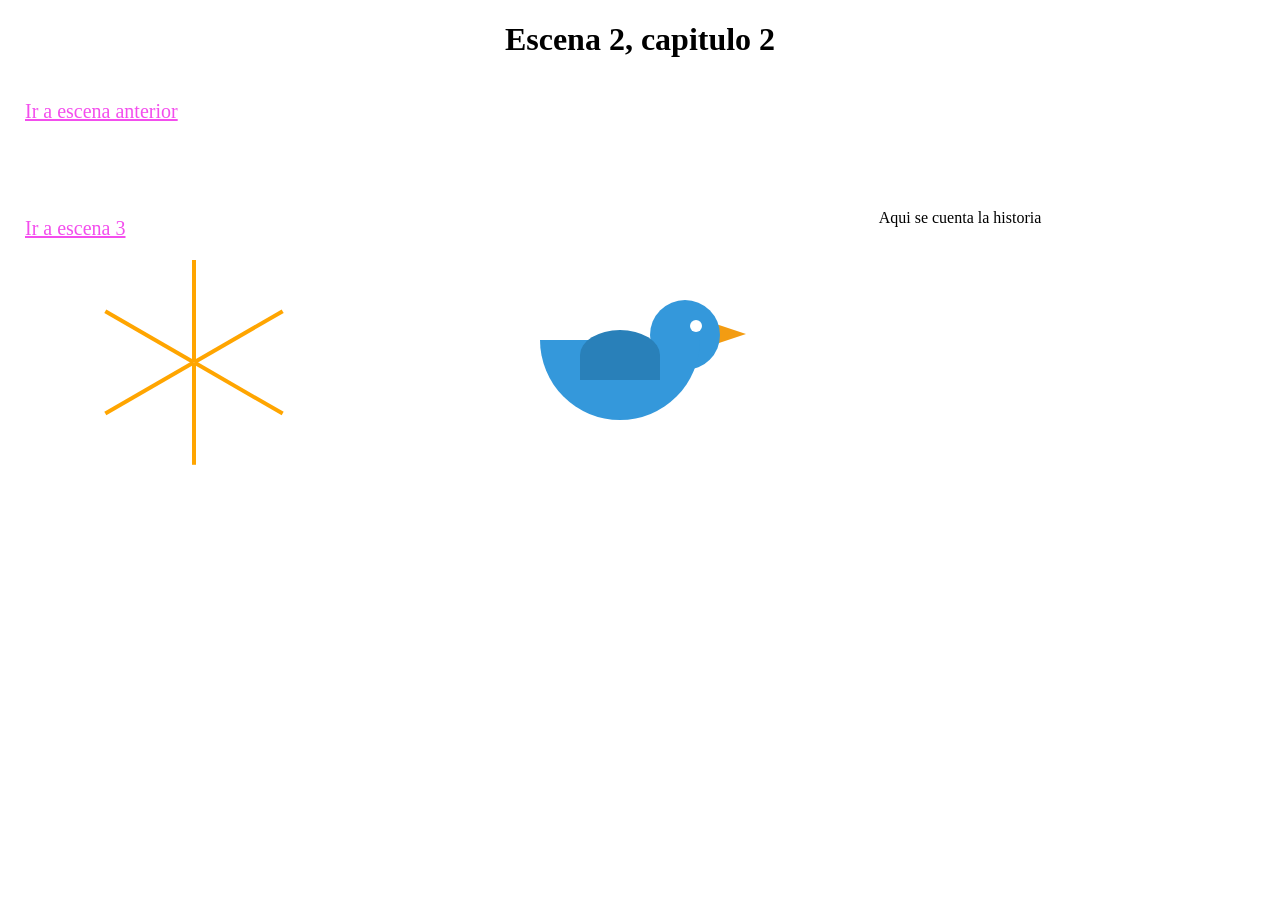
==== escena2.html @ 675e0bc2 "cambie el nombre" ====
<!DOCTYPE html>
<html lang="en">
<head>
    <meta charset="UTF-8">
    <meta name="viewport" content="width=device-width, initial-scale=1.0">
    <title>Document</title>
<link rel="stylesheet" href="style.css">
<script src="script.js"></script>


</head>
<body id="escena2">
    <h1> Escena 2, capitulo 2 </h1>

     <a href="index.html"> Ir a escena anterior </a>
     <br>
     <br>
     <br>
     <br>
     <a href="escena3.html"> Ir a escena 3  </a>

     <div id="dibujo">Aqui se cuenta la historia </div>
  


  <div class="rayos">
    <div class="rayo"></div>
    <div class="rayo"></div>
    <div class="rayo"></div>
    <div class="rayo"></div>
    <div class="rayo"></div>
    <div class="rayo"></div>
  </div>
</div>

<div class="contenedor-pajaro">
  <div class="pajaro">
    <div class="pico"></div>
    <div class="cabeza"></div>
    <div class="ojo"></div>
    <div class="cuerpo"></div>
    <div class="ala"></div>
  </div>
</div>
---- style.css ----
html, body {
    width: 100%;
    height: 100%;
     margin: 0;
    padding: 0;
 overflow-x: hidden;
}

h1 {
   text-align: center;}

img { 
    max-width: 100%;
    height: auto;
    display: block;
}

#index { 
    background-image: url("./assets/Nubes%20en%20el%20cielo%20.avif");
    background-size: cover;
}

#index h1 {
    font-size: 48px;
}
#index a {
    font-size: 24px;
}

#escena6 { 
    background-image: url("./assets/Cielo%20Rosado.jpg");
    background-size: cover;
    
}

a {
    font-size: 20px;
    padding: 10px 15px;
    display: inline-block;
    margin: 10px ;
    color: #f34eed;
}

#escena4 {
    background-image: url("./assets/Cielo%20estrellado.jpg");
    background-size: cover;
}

#escena4 h1,
#escena4 a {
    color: white;
}

#escena5{
    background-image:url("./assets/Sol.jpg");
    background-size: cover;
}

#escena2{ 
    background-image: url("./assets/\ mar\ .jpg");
    background-size: cover;
}

#escena3 {
background-color: rgb(121, 179, 240);
}


#dibujo {
    width: 20vw;
    height: 20vw;
    display: flex;
    justify-content: center;
    align-items: center;
    animation-name: cambiarelcolor;
    animation-duration: 8s;
    animation-iteration-count: infinite;
    border-radius: 50%;
    position: absolute;
    top: 10%;
    right: 15%;
}

@keyframes cambiarelcolor {
    0% { background-color: rgb(188, 100, 0); }
    50% { background-color: rgb(247, 172, 21); }
    100% { background-color: rgb(255, 238, 0); }
}


.rayos {
  position: absolute;
  width: 30vw;   
  height: 30vw;
  animation: girar 10s linear infinite;
}


.rayo {
  position: absolute;
  width: 4px;
  height: 8vw;   
  background: orange;
  top: 0;
  left: 50%;
  transform-origin: bottom center;
}


.rayo:nth-child(1) { transform: rotate(0deg); }
.rayo:nth-child(2) { transform: rotate(60deg); }
.rayo:nth-child(3) { transform: rotate(120deg); }
.rayo:nth-child(4) { transform: rotate(180deg); }
.rayo:nth-child(5) { transform: rotate(240deg); }
.rayo:nth-child(6) { transform: rotate(300deg); }


@keyframes girar {
  from { transform: rotate(0deg); }
  to   { transform: rotate(360deg); }
}
 
.contenedor-pajaro  {
  display: flex;
  justify-content: center;
  align-items: center;
  height: 200px;
}

.pajaro {
  position: relative;
  width: 100px;
  height: 60px;
  transform: scale(2); 
  transform-origin: center; 
}

.cuerpo {
  position: absolute;
  width: 80px;
  height: 40px;
  background: #3498db;
  border-radius: 0 0 100px 100px; /* Forma de media luna */
  top: 20px;
}


.cabeza {
  position: absolute;
  width: 35px;
  height: 35px;
  background: #3498db;
  border-radius: 50%;
  left: 55px;
  top: 0;
}

.ojo {
  position: absolute;
  width: 6px;
  height: 6px;
  background: white;
  border-radius: 50%;
  left: 75px;
  top: 10px;
  z-index: 2;
}


.pico {
  position: absolute;
  width: 0;
  height: 0;
  border-top: 5px solid transparent;
  border-bottom: 5px solid transparent;
  border-left: 15px solid #f39c12;
  left: 88px;
  top: 12px;
}

.ala {
  position: absolute;
  width: 40px;
  height: 25px;
  background: #2980b9;
  border-radius: 50% 50% 0 0;
  left: 20px;
  top: 15px;
  transform-origin: bottom;
  animation: fly 0.4s ease-in-out infinite alternate; /
}


@keyframes fly {
  from {
    transform: rotate(0deg);
  }
  to {
    transform: rotate(-60deg);
  }

}

body, html {
  margin: 0;
  padding: 0;
  width: 100%;
  height: 100%;
}


.video-background {
  position: fixed;
  top: 0;
  left: 0;
  width: 100%;
  height: 100%;
  z-index: -1; 
  overflow: hidden;
}


.video-background video {
  width: 100vw;
  height: 100vh;
  object-fit: cover; 
}


.contenido-texto {
  position: relative;
  z-index: 1; 
  text-align: center;
  color: white; 
  padding-top: 100px;
  font-family: Arial, sans-serif;
}
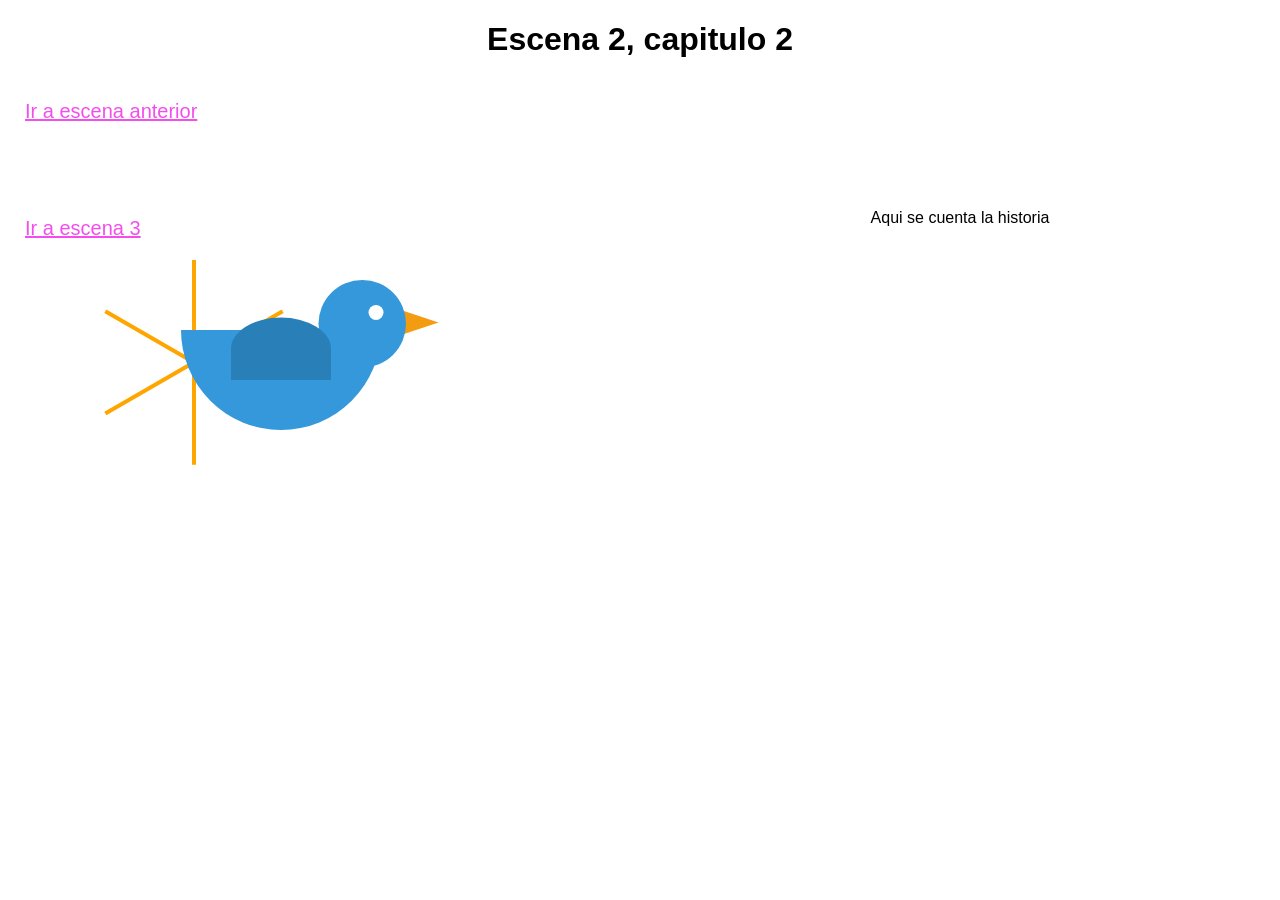
==== commit 0ef38a55: "cambios en el style" ====
--- a/escena2.html
+++ b/escena2.html
@@ -9,8 +9,14 @@
 
 
 </head>
-<body id="escena2">
+<body >
+
+  
+  <div id="fondo-escena2"></div>
+
+
     <h1> Escena 2, capitulo 2 </h1>
+    
 
      <a href="index.html"> Ir a escena anterior </a>
      <br>
@@ -41,4 +47,4 @@
     <div class="cuerpo"></div>
     <div class="ala"></div>
   </div>
-</div>+</div>
--- a/style.css
+++ b/style.css
@@ -1,112 +1,102 @@
 html, body {
-    width: 100%;
-    height: 100%;
-     margin: 0;
-    padding: 0;
- overflow-x: hidden;
-}
-
-h1 {
-   text-align: center;}
+  width: 100%;
+  height: 100%;
+  margin: 0;
+  padding: 0;
+  overflow-x: hidden;
+  font-family: sans-serif;
+}
+
+h1 { text-align: center; }
+
+a {
+  font-size: 20px;
+  padding: 10px 15px;
+  display: inline-block;
+  margin: 10px;
+  color: #f34eed;
+}
 
 img { 
-    max-width: 100%;
-    height: auto;
-    display: block;
-}
+  max-width: 100%;
+  height: auto;
+  display: block;
+}
+
 
 #index { 
-    background-image: url("./assets/Nubes%20en%20el%20cielo%20.avif");
-    background-size: cover;
-}
-
-#index h1 {
-    font-size: 48px;
-}
-#index a {
-    font-size: 24px;
+  background-image: url("./assets/Nubes%20en%20el%20cielo%20.avif");
+  background-size: cover;
+}
+
+#fondo-escena2 {
+  position: fixed;
+  top: 0;
+  left: 0;
+  width: 100vw;
+  height: 100vh;
+  background-image: url("./assets/_mar/.jpg");
+  background-size: cover;
+  background-position: center;
+  background-repeat: no-repeat;
+  z-index: -1; 
+}
+
+#escena3 { 
+  background-color: rgb(121, 179, 240);
+}
+
+#escena4 {
+  background-image: url("./assets/Cielo%20estrellado.jpg");
+  background-size: cover;
+}
+#escena4 h1,
+#escena4 a { color: white; }
+
+#escena5 {
+  background-image: url("./assets/Sol.jpg");
+  background-size: cover;
 }
 
 #escena6 { 
-    background-image: url("./assets/Cielo%20Rosado.jpg");
-    background-size: cover;
-    
-}
-
-a {
-    font-size: 20px;
-    padding: 10px 15px;
-    display: inline-block;
-    margin: 10px ;
-    color: #f34eed;
-}
-
-#escena4 {
-    background-image: url("./assets/Cielo%20estrellado.jpg");
-    background-size: cover;
-}
-
-#escena4 h1,
-#escena4 a {
-    color: white;
-}
-
-#escena5{
-    background-image:url("./assets/Sol.jpg");
-    background-size: cover;
-}
-
-#escena2{ 
-    background-image: url("./assets/\ mar\ .jpg");
-    background-size: cover;
-}
-
-#escena3 {
-background-color: rgb(121, 179, 240);
-}
-
+  background-image: url("./assets/Cielo Rosado.jpg");
+  background-size: cover;
+}
 
 #dibujo {
-    width: 20vw;
-    height: 20vw;
-    display: flex;
-    justify-content: center;
-    align-items: center;
-    animation-name: cambiarelcolor;
-    animation-duration: 8s;
-    animation-iteration-count: infinite;
-    border-radius: 50%;
-    position: absolute;
-    top: 10%;
-    right: 15%;
+  width: 20vw;
+  height: 20vw;
+  display: flex;
+  justify-content: center;
+  align-items: center;
+  animation: cambiarelcolor 8s infinite;
+  border-radius: 50%;
+  position: absolute;
+  top: 10%;
+  right: 15%;
 }
 
 @keyframes cambiarelcolor {
-    0% { background-color: rgb(188, 100, 0); }
-    50% { background-color: rgb(247, 172, 21); }
-    100% { background-color: rgb(255, 238, 0); }
-}
-
+  0% { background-color: rgb(188, 100, 0); }
+  50% { background-color: rgb(247, 172, 21); }
+  100% { background-color: rgb(255, 238, 0); }
+}
 
 .rayos {
   position: absolute;
-  width: 30vw;   
+  width: 30vw;
   height: 30vw;
   animation: girar 10s linear infinite;
 }
-
-
 .rayo {
   position: absolute;
   width: 4px;
-  height: 8vw;   
+  height: 8vw;
   background: orange;
   top: 0;
   left: 50%;
   transform-origin: bottom center;
 }
-
-
 .rayo:nth-child(1) { transform: rotate(0deg); }
 .rayo:nth-child(2) { transform: rotate(60deg); }
 .rayo:nth-child(3) { transform: rotate(120deg); }
@@ -114,25 +104,26 @@
 .rayo:nth-child(5) { transform: rotate(240deg); }
 .rayo:nth-child(6) { transform: rotate(300deg); }
 
-
 @keyframes girar {
   from { transform: rotate(0deg); }
   to   { transform: rotate(360deg); }
 }
- 
-.contenedor-pajaro  {
+
+
+.contenedor-pajaro {
   display: flex;
   justify-content: center;
-  align-items: center;
-  height: 200px;
+  align-items: flex-start; /* inicia desde arriba */
+  height: 300px;           /* más alto para poder bajar el pájaro */
+  padding-top: 50px;       /* baja el pájaro visualmente */
 }
 
 .pajaro {
   position: relative;
   width: 100px;
   height: 60px;
-  transform: scale(2); 
-  transform-origin: center; 
+  transform: scale(2.5);
+  cursor: pointer;
 }
 
 .cuerpo {
@@ -140,11 +131,9 @@
   width: 80px;
   height: 40px;
   background: #3498db;
-  border-radius: 0 0 100px 100px; /* Forma de media luna */
+  border-radius: 0 0 100px 100px;
   top: 20px;
 }
-
-
 .cabeza {
   position: absolute;
   width: 35px;
@@ -154,7 +143,6 @@
   left: 55px;
   top: 0;
 }
-
 .ojo {
   position: absolute;
   width: 6px;
@@ -163,21 +151,15 @@
   border-radius: 50%;
   left: 75px;
   top: 10px;
-  z-index: 2;
-}
-
-
+}
 .pico {
   position: absolute;
-  width: 0;
-  height: 0;
+  border-left: 15px solid #f39c12;
   border-top: 5px solid transparent;
   border-bottom: 5px solid transparent;
-  border-left: 15px solid #f39c12;
   left: 88px;
   top: 12px;
 }
-
 .ala {
   position: absolute;
   width: 40px;
@@ -187,51 +169,140 @@
   left: 20px;
   top: 15px;
   transform-origin: bottom;
-  animation: fly 0.4s ease-in-out infinite alternate; /
-}
-
+  animation: fly 0.4s infinite alternate;
+}
 
 @keyframes fly {
-  from {
-    transform: rotate(0deg);
-  }
-  to {
-    transform: rotate(-60deg);
-  }
-
-}
-
-body, html {
-  margin: 0;
-  padding: 0;
-  width: 100%;
-  height: 100%;
-}
-
-
-.video-background {
+  from { transform: rotate(0deg); }
+  to   { transform: rotate(-60deg); }
+}
+
+@keyframes volar {
+  0%   { transform: translateX(0) translateY(0) scale(2.5); }
+  100% { transform: translateX(400px) translateY(-200px) scale(2.5); }
+}
+
+.pajaro.volando {
+  animation: volar 3s linear forwards;
+}
+
+#bg-video {
   position: fixed;
   top: 0;
   left: 0;
-  width: 100%;
-  height: 100%;
-  z-index: -1; 
-  overflow: hidden;
-}
-
-
-.video-background video {
   width: 100vw;
   height: 100vh;
-  object-fit: cover; 
-}
-
+  object-fit: cover;
+  z-index: -1;
+}
 
 .contenido-texto {
   position: relative;
-  z-index: 1; 
+  z-index: 1;
   text-align: center;
-  color: white; 
+  color: white;
   padding-top: 100px;
-  font-family: Arial, sans-serif;
-}+}
+
+
+.rocket-container {
+  position: fixed;
+  left: 50%;
+  top: 300px;
+  transform: translateX(-50%) scale(2);
+}
+.rocket {
+  position: relative;
+  width: 50px;
+  height: 150px;
+  animation: vibrar 0.1s infinite;
+}
+.nose {
+  width: 0;
+  height: 0;
+  border-left: 25px solid transparent;
+  border-right: 25px solid transparent;
+  border-bottom: 40px solid red;
+}
+.body {
+  width: 50px;
+  height: 80px;
+  background: white;
+}
+.window {
+  width: 20px;
+  height: 20px;
+  background: blue;
+  border-radius: 50%;
+  margin: 10px auto;
+}
+.fin-left {
+  position: absolute;
+  left: -20px;
+  bottom: 0;
+  border-bottom: 30px solid red;
+  border-left: 20px solid transparent;
+}
+.fin-right {
+  position: absolute;
+  right: -20px;
+  bottom: 0;
+  border-bottom: 30px solid red;
+  border-right: 20px solid transparent;
+}
+
+@keyframes vibrar {
+  0% { transform: translate(0, 0); }
+  50% { transform: translate(1px, -2px); }
+  100% { transform: translate(0, 0); }
+}
+
+.despegar {
+  animation: despegar 2s ease-in-out forwards;
+}
+@keyframes despegar {
+  from { transform: scale(2) translateY(0); }
+  to   { transform: scale(2) translateY(-400px); }
+}
+
+#launchBtn {
+  position: fixed;
+  bottom: 50px;
+  left: 50%;
+  transform: translateX(-50%);
+  padding: 15px 25px;
+  font-size: 20px;
+  background: red;
+  color: white;
+  border: none;
+  border-radius: 10px;
+  cursor: pointer;
+}
+#launchBtn:hover { background: darkred; }
+
+@keyframes volar {
+  0%   { transform: translateX(0) translateY(0) scale(2.5); }
+  100% { transform: translateX(400px) translateY(-200px) scale(2.5); }
+}
+
+.pajaro.volando {
+  animation: volar 3s linear forwards;
+}
+
+#bg-video {
+  position: fixed;     
+  top: 0;
+  left: 0;
+  width: 100vw;        
+  height: 100vh;      
+  object-fit: cover;  
+  z-index: -1;        
+}
+
+.contenedor-pajaro {
+  position: absolute; 
+  top: 50%;           
+  left: 20%;        
+  transform: translateY(-50%); 
+}
+
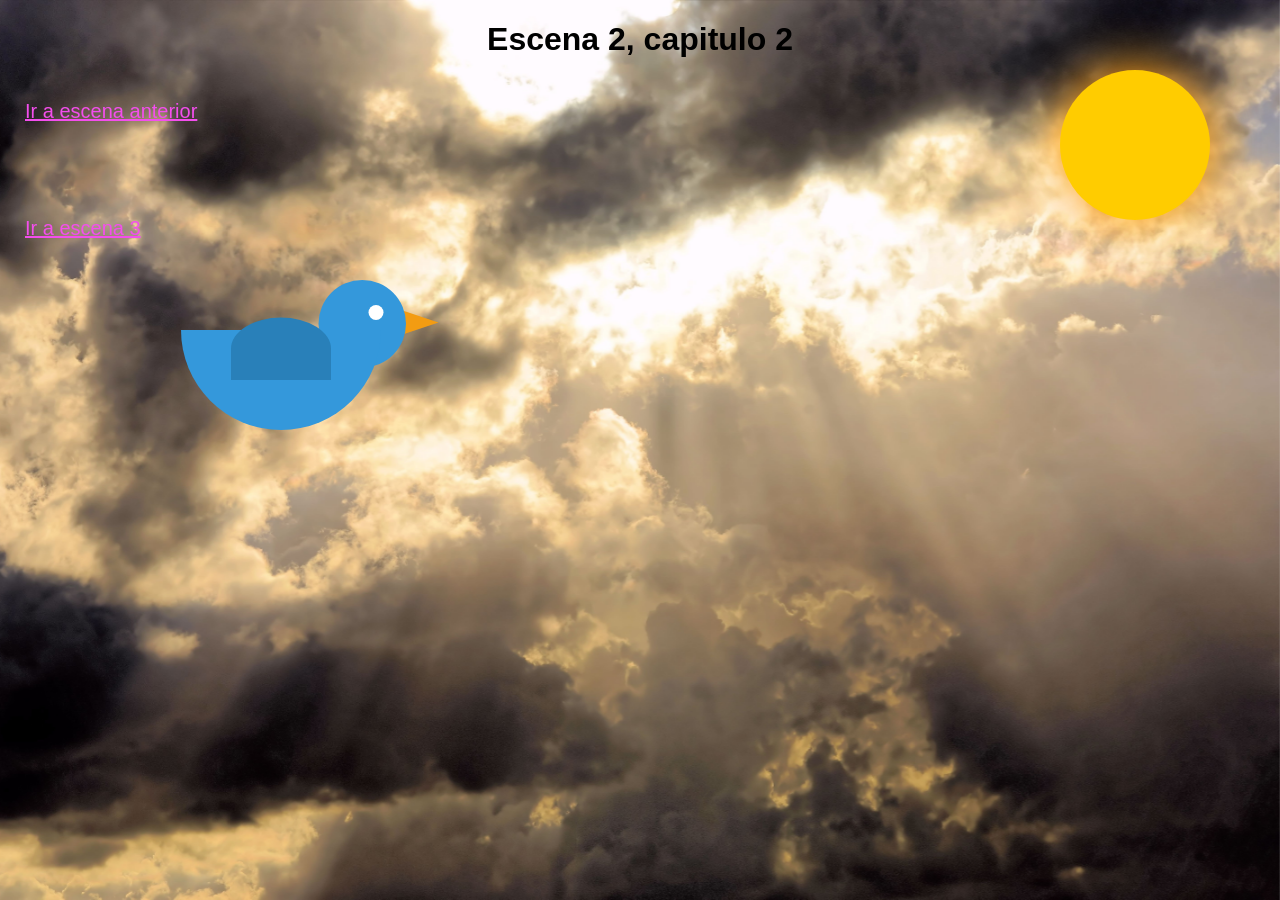
==== commit e76eead4: "AGREGUE UN SOL ESCENA 2 CSS" ====
--- a/escena2.html
+++ b/escena2.html
@@ -25,20 +25,8 @@
      <br>
      <a href="escena3.html"> Ir a escena 3  </a>
 
-     <div id="dibujo">Aqui se cuenta la historia </div>
-  
-
-
-  <div class="rayos">
-    <div class="rayo"></div>
-    <div class="rayo"></div>
-    <div class="rayo"></div>
-    <div class="rayo"></div>
-    <div class="rayo"></div>
-    <div class="rayo"></div>
-  </div>
-</div>
-
+     <div class="sol"></div>
+     
 <div class="contenedor-pajaro">
   <div class="pajaro">
     <div class="pico"></div>
@@ -48,3 +36,5 @@
     <div class="ala"></div>
   </div>
 </div>
+
+</body>
--- a/style.css
+++ b/style.css
@@ -35,7 +35,7 @@
   left: 0;
   width: 100vw;
   height: 100vh;
-  background-image: url("./assets/_mar/.jpg");
+   background-image: url("./assets/Rayos-sol.jpg");
   background-size: cover;
   background-position: center;
   background-repeat: no-repeat;
@@ -63,59 +63,31 @@
   background-size: cover;
 }
 
-#dibujo {
-  width: 20vw;
-  height: 20vw;
-  display: flex;
-  justify-content: center;
-  align-items: center;
-  animation: cambiarelcolor 8s infinite;
-  border-radius: 50%;
-  position: absolute;
-  top: 10%;
-  right: 15%;
-}
-
-@keyframes cambiarelcolor {
-  0% { background-color: rgb(188, 100, 0); }
-  50% { background-color: rgb(247, 172, 21); }
-  100% { background-color: rgb(255, 238, 0); }
-}
-
-.rayos {
-  position: absolute;
-  width: 30vw;
-  height: 30vw;
-  animation: girar 10s linear infinite;
-}
-.rayo {
-  position: absolute;
-  width: 4px;
-  height: 8vw;
-  background: orange;
-  top: 0;
-  left: 50%;
-  transform-origin: bottom center;
-}
-.rayo:nth-child(1) { transform: rotate(0deg); }
-.rayo:nth-child(2) { transform: rotate(60deg); }
-.rayo:nth-child(3) { transform: rotate(120deg); }
-.rayo:nth-child(4) { transform: rotate(180deg); }
-.rayo:nth-child(5) { transform: rotate(240deg); }
-.rayo:nth-child(6) { transform: rotate(300deg); }
-
-@keyframes girar {
-  from { transform: rotate(0deg); }
-  to   { transform: rotate(360deg); }
-}
-
+.sol {
+  width: 150px;          
+  height: 150px;         
+  background-color: #ffcc00; 
+  border-radius: 50%;
+  box-shadow: 0 0 50px #ff9900; 
+  animation: resplandor 2s infinite alternate;
+  
+  position: fixed;        
+  top: 70px;              
+  right: 70px;          
+  z-index: 1000;        
+}
+
+@keyframes resplandor {
+  from { box-shadow: 0 0 30px #ffcc00; }
+  to { box-shadow: 0 0 60px #ff9900; }
+}
 
 .contenedor-pajaro {
   display: flex;
   justify-content: center;
-  align-items: flex-start; /* inicia desde arriba */
-  height: 300px;           /* más alto para poder bajar el pájaro */
-  padding-top: 50px;       /* baja el pájaro visualmente */
+  align-items: flex-start; 
+  height: 300px;           
+  padding-top: 50px;     
 }
 
 .pajaro {
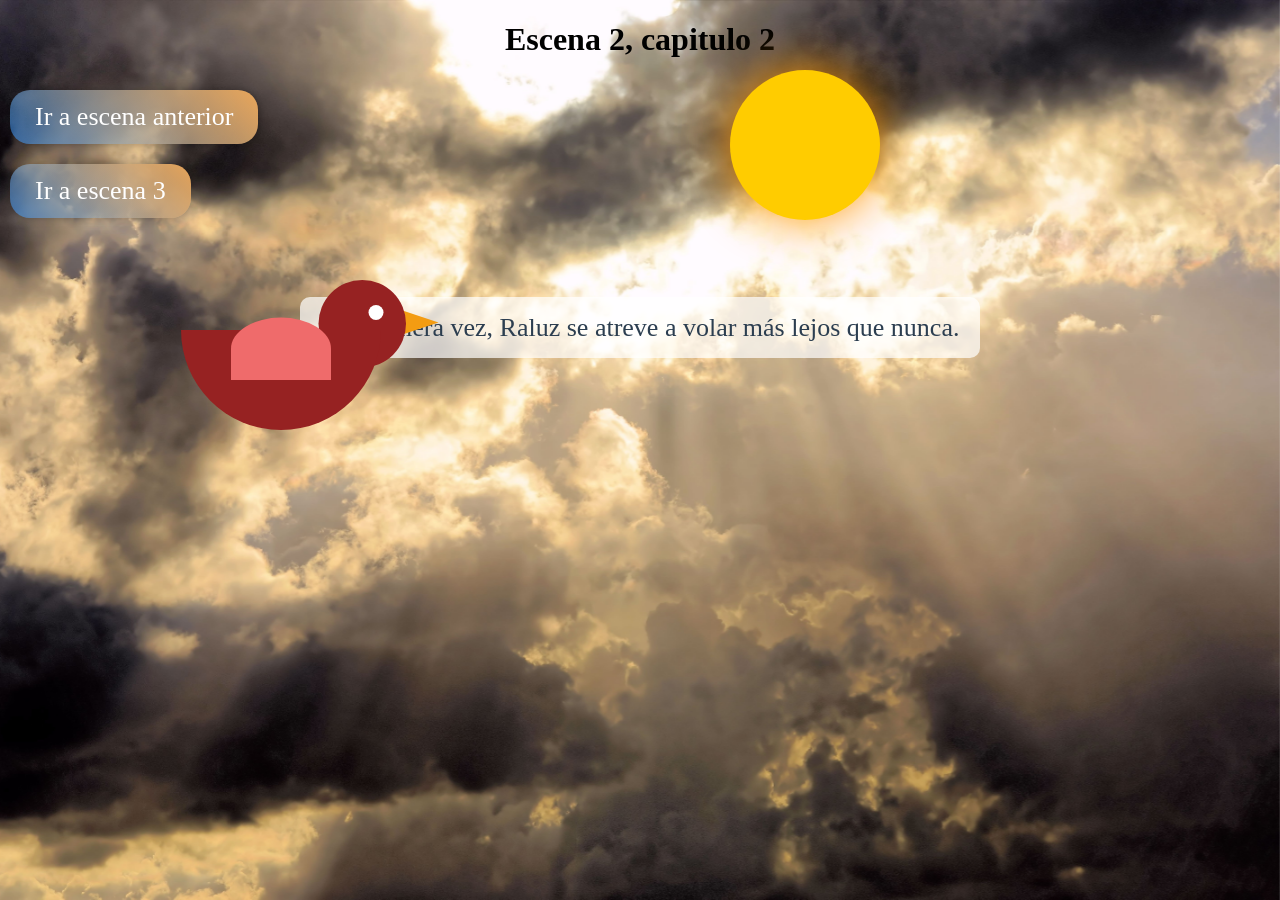
==== commit a0de8c3b: "le añadi efectos y tipografias" ====
--- a/escena2.html
+++ b/escena2.html
@@ -16,17 +16,18 @@
 
 
     <h1> Escena 2, capitulo 2 </h1>
-    
-
+  
      <a href="index.html"> Ir a escena anterior </a>
-     <br>
-     <br>
-     <br>
      <br>
      <a href="escena3.html"> Ir a escena 3  </a>
 
+     <br>
+     <br>
+
      <div class="sol"></div>
      
+     <br>
+     <br>
 <div class="contenedor-pajaro">
   <div class="pajaro">
     <div class="pico"></div>
@@ -36,5 +37,15 @@
     <div class="ala"></div>
   </div>
 </div>
+  <p>Por primera vez, Raluz se atreve a volar más lejos que nunca.</p>
+
+
+  <script>
+const pajaro = document.querySelector('.pajaro');
+
+pajaro.addEventListener('click', () => {
+  pajaro.classList.add('volando');
+});
+</script>
 
 </body>
--- a/style.css
+++ b/style.css
@@ -6,7 +6,6 @@
   overflow-x: hidden;
   font-family: sans-serif;
 }
-
 h1 { text-align: center; }
 
 a {
@@ -22,7 +21,6 @@
   height: auto;
   display: block;
 }
-
 
 #index { 
   background-image: url("./assets/Nubes%20en%20el%20cielo%20.avif");
@@ -50,16 +48,15 @@
   background-image: url("./assets/Cielo%20estrellado.jpg");
   background-size: cover;
 }
+
 #escena4 h1,
 #escena4 a { color: white; }
 
+
+
+
 #escena5 {
   background-image: url("./assets/Sol.jpg");
-  background-size: cover;
-}
-
-#escena6 { 
-  background-image: url("./assets/Cielo Rosado.jpg");
   background-size: cover;
 }
 
@@ -73,7 +70,7 @@
   
   position: fixed;        
   top: 70px;              
-  right: 70px;          
+  right: 400px;          
   z-index: 1000;        
 }
 
@@ -102,7 +99,7 @@
   position: absolute;
   width: 80px;
   height: 40px;
-  background: #3498db;
+  background:  #962222;
   border-radius: 0 0 100px 100px;
   top: 20px;
 }
@@ -110,7 +107,7 @@
   position: absolute;
   width: 35px;
   height: 35px;
-  background: #3498db;
+  background:    #962222;;
   border-radius: 50%;
   left: 55px;
   top: 0;
@@ -136,7 +133,7 @@
   position: absolute;
   width: 40px;
   height: 25px;
-  background: #2980b9;
+  background: #ef6b6b;;
   border-radius: 50% 50% 0 0;
   left: 20px;
   top: 15px;
@@ -144,6 +141,24 @@
   animation: fly 0.4s infinite alternate;
 }
 
+
+@keyframes volar {
+  0% {
+    transform: translate(0, 0) scale(2.5);
+  }
+  25% {
+    transform: translate(100px, -80px) scale(2.5);
+  }
+  50% {
+    transform: translate(200px, -120px) scale(2.5);
+  }
+  75% {
+    transform: translate(260px, -100px) scale(2.5);
+  }
+  100% {
+    transform: translate(320px, -150px) scale(2.5);
+  }
+}
 @keyframes fly {
   from { transform: rotate(0deg); }
   to   { transform: rotate(-60deg); }
@@ -175,7 +190,6 @@
   color: white;
   padding-top: 100px;
 }
-
 
 .rocket-container {
   position: fixed;
@@ -261,15 +275,6 @@
   animation: volar 3s linear forwards;
 }
 
-#bg-video {
-  position: fixed;     
-  top: 0;
-  left: 0;
-  width: 100vw;        
-  height: 100vh;      
-  object-fit: cover;  
-  z-index: -1;        
-}
 
 .contenedor-pajaro {
   position: absolute; 
@@ -278,3 +283,281 @@
   transform: translateY(-50%); 
 }
 
+
+.nube {
+  width: 200px;
+  height: 60px;
+  background: white;
+  border-radius: 50px;
+  position: relative;
+  transform: scale(1.5);
+  margin: 100px auto;
+  
+}
+
+.nube::after,
+.nube::before {
+  content: '';
+  position: absolute;
+  background: white;
+  border-radius: 50%;
+}
+
+.nube::after {
+  width: 100px;
+  height: 100px;
+  top: -50px;
+  left: 20px;
+}
+
+.nube::before {
+  width: 80px;
+  height: 80px;
+  top: -30px;
+  right: 20px;
+}
+
+.nube {
+  
+  position: absolute; 
+  animation: moverNube 20s linear infinite;
+}
+
+@keyframes moverNube {
+  from {
+    left: -250px;
+  }
+  to {
+    left: 100%; 
+  }
+}
+
+
+.contenedor-pajaro2 {
+  position: absolute;
+  top: 65%;
+  left: 75%;
+  transform: translateY(-50%);
+}
+
+.pajaro2 {
+  position: relative;
+  width: 100px;
+  height: 60px;
+  transform: scale(2.5) scaleX(-1); /* Voltea horizontalmente para mirar a la izquierda */
+  cursor: pointer;
+}
+
+.cuerpo2 {
+  position: absolute;
+  width: 80px;
+  height: 40px;
+  background:  #960dff;
+  border-radius: 0 0 100px 100px;
+  top: 20px;
+}
+
+.cabeza2 {
+  position: absolute;
+  width: 35px;
+  height: 35px;
+  background: #960dff;
+  border-radius: 50%;
+  left: 55px;
+  top: 0;
+}
+
+.ojo2 {
+  position: absolute;
+  width: 6px;
+  height: 6px;
+  background: rgb(78, 193, 231);
+  border-radius: 50%;
+  left: 20px;
+  top: 10px;
+}
+
+.pico2 {
+  position: absolute;
+  border-left: 15px solid #f39c12;
+  border-top: 5px solid transparent;
+  border-bottom: 5px solid transparent;
+  left: 88px;
+  top: 12px;
+}
+
+.ala2 {
+  position: absolute;
+  width: 40px;
+  height: 25px;
+  background: #b9086f;
+  border-radius: 50% 50% 0 0;
+  left: 20px;
+  top: 15px;
+  transform-origin: bottom;
+  animation: fly2 0.4s infinite alternate;
+}
+
+@keyframes fly2 {
+  from { transform: rotate(0deg); }
+  to   { transform: rotate(-60deg); }
+}
+
+@keyframes volar2 {
+  0% {
+    transform: translate(0, 0) scale(2.5) scaleX(-1);
+  }
+  25% {
+    transform: translate(-100px, -60px) scale(2.5) scaleX(-1);
+  }
+  50% {
+    transform: translate(-200px, -40px) scale(2.5) scaleX(-1);
+  }
+  75% {
+    transform: translate(-300px, -80px) scale(2.5) scaleX(-1);
+  }
+  100% {
+    transform: translate(-400px, -60px) scale(2.5) scaleX(-1);
+  }
+}
+
+.pajaro.volando {
+  animation: volar 3s linear alternate forwards;
+}
+
+.pajaro2.volando2 {
+  animation: volar2 3s linear alternate forwards;
+}
+
+
+:root {
+  --color-cometa: #5c77e5;
+  --color-hilo: #747d8c;
+  --color-lazo: #ffa502;
+}
+
+.contenedor-cometa {
+  display: flex;
+  justify-content: center;
+  align-items: center;
+  height: 900px;
+  perspective: 1000px;
+  
+}
+
+.contenedor-cometa {
+  position: absolute;
+  right: 50px;   
+  bottom: 0;  
+}
+
+.cometa {
+  width: 80px;
+  height: 80px;
+  background-color: var(--color-cometa);
+  position: relative;
+  transform: rotate(45deg);
+  box-shadow: 2px 2px 10px rgba(0,0,0,0.1);
+  animation: flotar 4s ease-in-out infinite;
+  
+
+  background-image: 
+    linear-gradient(90deg, transparent 48%, #fff 48%, #fff 52%, transparent 52%),
+    linear-gradient(0deg, transparent 48%, #fff 48%, #fff 52%, transparent 52%);
+}
+
+.hilo {
+  position: absolute;
+  width: 2px;
+  height: 160px;
+  background: var(--color-hilo);
+  top: 100%;
+  left: 100%;
+  transform-origin: top left;
+  transform: rotate(-45deg);
+}
+
+@keyframes flotar {
+  0%, 100% { 
+    transform: rotate(45deg) translate(0, 0); 
+  }
+  50% { 
+    transform: rotate(52deg) translate(-15px, -25px); 
+  }
+}
+
+@keyframes vibrar {
+  0% { transform: translate(0, 0); }
+  50% { transform: translate(1px, -2px); }
+  100% { transform: translate(2, 3); }
+}
+
+p {
+  text-align: center;
+  font-size: 26px;
+  color: #2c3e50;
+  max-width: 650px;
+  margin: 15px auto;
+  line-height: 1.6;
+  background: rgba(255, 255, 255, 0.7);
+  padding: 10px 15px;
+  border-radius: 10px;
+}
+
+#escena4 p {
+  text-align: right;   
+  margin-right: 50px;    
+}
+
+#escena4 h1 {
+  text-align: right;
+  margin-right: 50px;
+}
+
+body {
+  font-family: 'Handlee', cursive;
+}
+
+h1 {
+  font-family: 'Handlee', cursive;
+}
+
+p {
+  font-family: 'Handlee', cursive;
+}
+
+a {
+  font-size: 26px;
+  padding: 12px 25px;
+  background: linear-gradient(45deg, #2f94ff88, #e9a65a);
+  color: white;
+  border-radius: 20px;
+  text-decoration: none;
+  box-shadow: 0 0 10px rgba(0,0,0,0.3);
+  transition: 0.3s;
+}
+
+a:hover {
+  transform: scale(1.1);
+}
+
+#escena4 h1 {
+  text-align: center;
+  margin-top: 40px;
+  font-size: 40px;
+}
+
+@keyframes aparecer {
+  from {
+    opacity: 0;
+    transform: translateY(20px);
+  }
+  to {
+    opacity: 1;
+    transform: translateY(0);
+  }
+}
+
+p {
+  animation: aparecer 2s ease;
+}
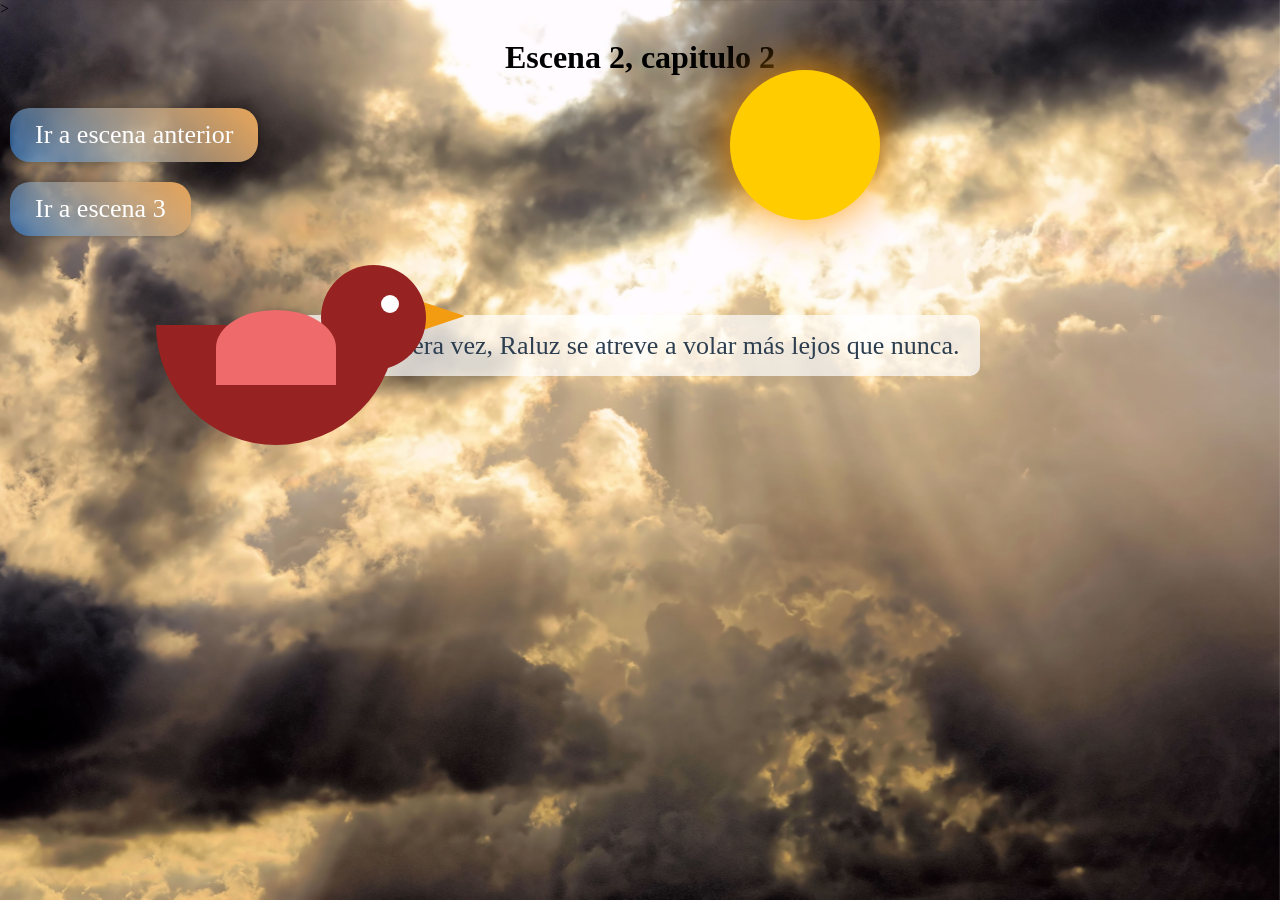
==== commit 23f549d6: "puse una cancion" ====
--- a/escena2.html
+++ b/escena2.html
@@ -1,6 +1,6 @@
 <!DOCTYPE html>
 <html lang="en">
-<head>
+<head <link href="https://fonts.googleapis.com/css2?family=Handlee&display=swap" rel="stylesheet">>
     <meta charset="UTF-8">
     <meta name="viewport" content="width=device-width, initial-scale=1.0">
     <title>Document</title>
--- a/style.css
+++ b/style.css
@@ -91,7 +91,7 @@
   position: relative;
   width: 100px;
   height: 60px;
-  transform: scale(2.5);
+  transform: scale(3);
   cursor: pointer;
 }
 
@@ -147,7 +147,7 @@
     transform: translate(0, 0) scale(2.5);
   }
   25% {
-    transform: translate(100px, -80px) scale(2.5);
+    transform: translate(100px, -80px) scale(3.5);
   }
   50% {
     transform: translate(200px, -120px) scale(2.5);
@@ -421,10 +421,6 @@
   }
 }
 
-.pajaro.volando {
-  animation: volar 3s linear alternate forwards;
-}
-
 .pajaro2.volando2 {
   animation: volar2 3s linear alternate forwards;
 }
@@ -492,6 +488,20 @@
   100% { transform: translate(2, 3); }
 }
 
+.cometa.volar {
+  animation: volarArriba 2s forwards;
+}
+
+@keyframes volarArriba {
+  0% {
+    transform: rotate(45deg) translate(0, 0);
+    opacity: 1;
+  }
+  100% {
+    transform: rotate(45deg) translate(0, -500px);
+    opacity: 0;
+  }
+}
 p {
   text-align: center;
   font-size: 26px;
@@ -560,4 +570,25 @@
 
 p {
   animation: aparecer 2s ease;
+}
+
+@keyframes volarCompleto {
+  0% {
+    transform: translate(0, 0) scale(2.5);
+  }
+
+  40% {
+    transform: translate(200px, -120px) scale(2.5);
+  }
+
+  60% {
+    transform: translate(200px, -120px) scale(2.5); /* se queda */
+  }
+
+  100% {
+    transform: translate(0, 0) scale(2.5); /* regresa */
+  }
+}
+.pajaro.volando {
+  animation: volarCompleto 4s ease-in-out;
 }
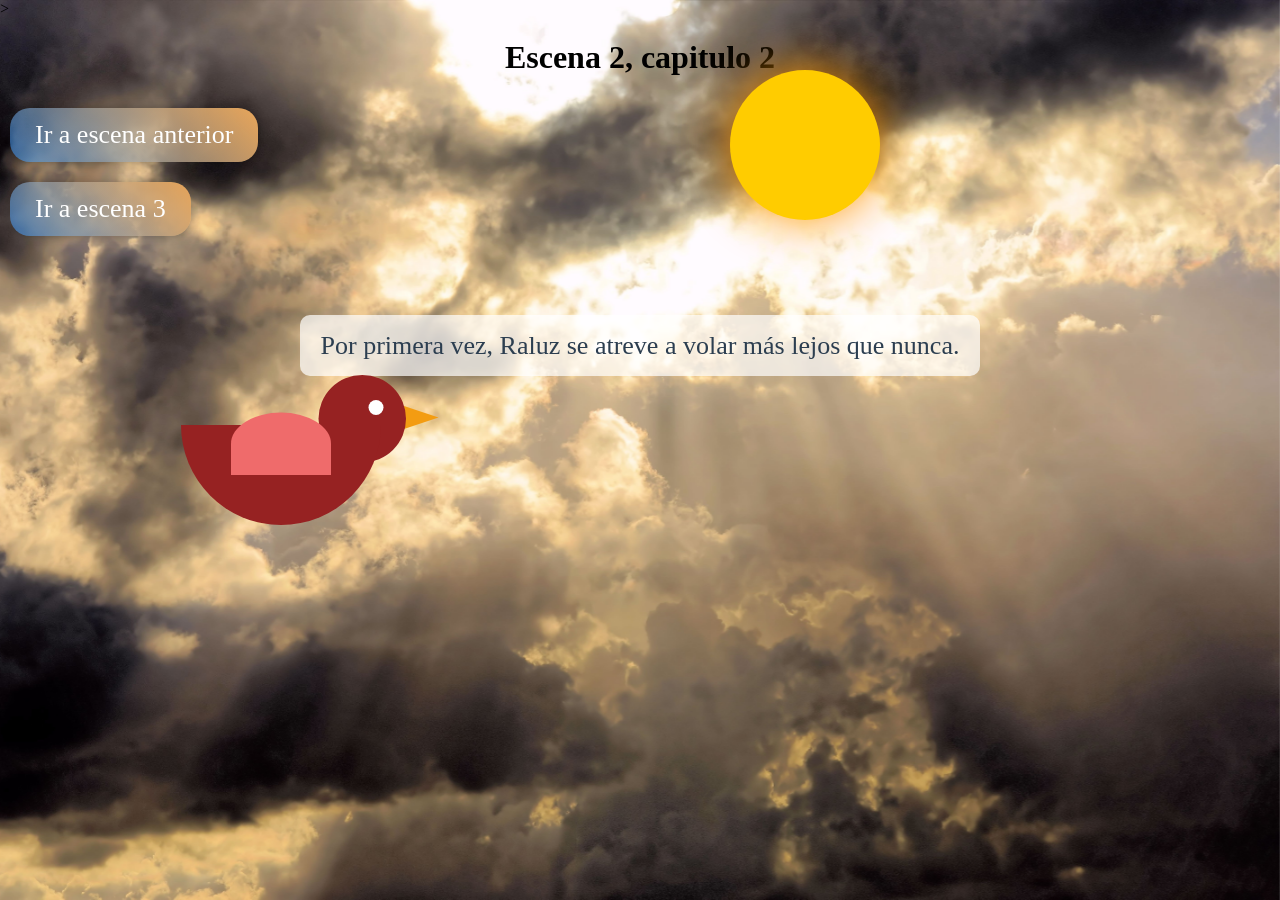
==== commit 73ae389a: "luna y cambios en la animaciones del pajaro 1" ====
--- a/escena2.html
+++ b/escena2.html
@@ -28,7 +28,9 @@
      
      <br>
      <br>
-<div class="contenedor-pajaro">
+  <p>Por primera vez, Raluz se atreve a volar más lejos que nunca.</p>
+
+  <div class="contenedor-pajaro">
   <div class="pajaro">
     <div class="pico"></div>
     <div class="cabeza"></div>
@@ -37,8 +39,6 @@
     <div class="ala"></div>
   </div>
 </div>
-  <p>Por primera vez, Raluz se atreve a volar más lejos que nunca.</p>
-
 
   <script>
 const pajaro = document.querySelector('.pajaro');
--- a/style.css
+++ b/style.css
@@ -75,8 +75,8 @@
 }
 
 @keyframes resplandor {
-  from { box-shadow: 0 0 30px #ffcc00; }
-  to { box-shadow: 0 0 60px #ff9900; }
+  from { box-shadow: 0 0 30px #ff7300; }
+  to { box-shadow: 0 0 60px #ffe100; }
 }
 
 .contenedor-pajaro {
@@ -166,11 +166,7 @@
 
 @keyframes volar {
   0%   { transform: translateX(0) translateY(0) scale(2.5); }
-  100% { transform: translateX(400px) translateY(-200px) scale(2.5); }
-}
-
-.pajaro.volando {
-  animation: volar 3s linear forwards;
+  100% { transform: translateX(400px) translateY(-200px) scale(1.5); }
 }
 
 #bg-video {
@@ -271,6 +267,47 @@
   100% { transform: translateX(400px) translateY(-200px) scale(2.5); }
 }
 
+.luna {
+  position: fixed;
+  top: 100px;        
+  right: 50px;          
+  width: 170px;  
+  height: 170px;      
+  background: #f0e8c1;
+  border-radius: 50%;
+  box-shadow: 0 0 60px rgba(240,232,193,0.6); 
+  z-index: 1000;
+  animation: brillar 2s infinite alternate;
+}
+
+.luna::after {
+  content: "";
+  position: absolute;
+  top: 0;
+  left: 55%;                
+  width: 100%;
+  height: 100%;
+  background: #131734;      
+  border-radius: 50%;
+}
+
+
+.luna::after {
+  content: "";
+  position: absolute;
+  top: 0;
+  left: 25%;    
+  width: 100%;
+  height: 100%;
+  border-radius: 50%;
+}
+
+@keyframes brillar {
+  from { box-shadow: 0 0 30px rgba(240,232,193,0.4); }
+  to { box-shadow: 0 0 70px rgba(240,232,193,0.8); }
+}
+
+
 .pajaro.volando {
   animation: volar 3s linear forwards;
 }
@@ -591,4 +628,43 @@
 }
 .pajaro.volando {
   animation: volarCompleto 4s ease-in-out;
-}+}
+.pajaro {
+  position: absolute;
+  top: 50%;
+  left: -150px;
+  transform: translateY(-50%) scale(2.5);
+  cursor: pointer;
+  z-index: 1000;
+}
+
+.pajaro.volando {
+  animation: volarAdelante 15s linear forwards; 
+}
+
+.pajaro {
+  position: absolute;
+  top: 50%;       
+  left: 10%;      
+  transform: translateY(-50%) scale(2.5);
+  cursor: pointer;
+  z-index: 1000;
+}
+
+.pajaro2 {
+  position: absolute;
+  top: 50%;       
+  left: 90%;      
+  transform: translateY(-50%) scale(2.5) scaleX(-1); 
+  cursor: pointer;
+  z-index: 1000;
+}
+
+@keyframes volarTodaPantalla {
+  0% { transform: translateX(-150px) translateY(-50%) scale(2.5); }
+  100% { transform: translateX(120vw) translateY(-50%) scale(2.5); }
+}
+
+.pajaro.volando {
+  animation: volarTodaPantalla 10s linear forwards;
+}
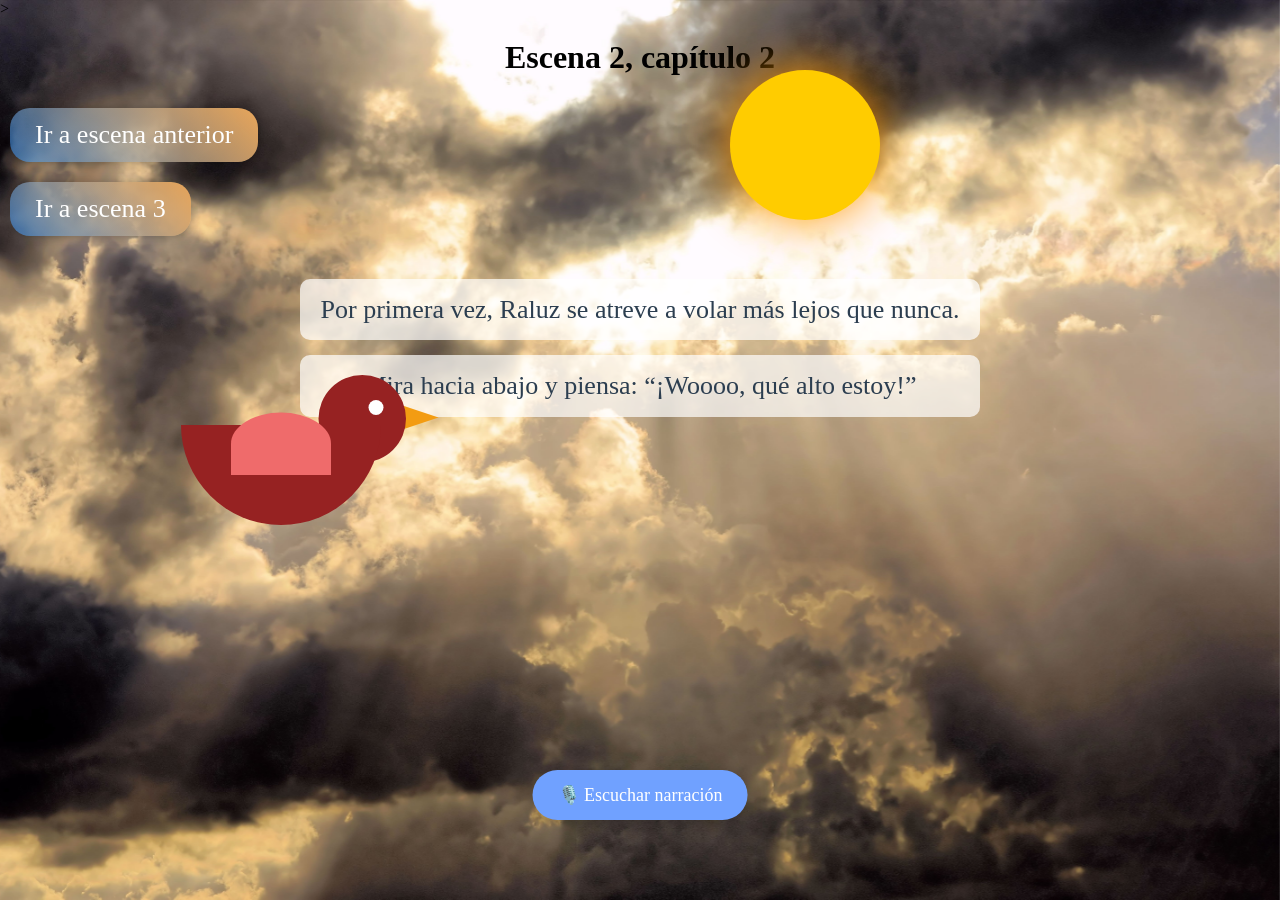
==== commit 304d4f7d: "le puse audios a todas las escenas" ====
--- a/escena2.html
+++ b/escena2.html
@@ -1,37 +1,63 @@
 <!DOCTYPE html>
 <html lang="en">
 <head <link href="https://fonts.googleapis.com/css2?family=Handlee&display=swap" rel="stylesheet">>
-    <meta charset="UTF-8">
-    <meta name="viewport" content="width=device-width, initial-scale=1.0">
-    <title>Document</title>
+<meta charset="UTF-8">
+<meta name="viewport" content="width=device-width, initial-scale=1.0">
+<title>Escena 2</title>
+
 <link rel="stylesheet" href="style.css">
-<script src="script.js"></script>
+<script src="script.js" defer></script>
 
+<style>
+#btn-narracion {
+  position: fixed;
+  bottom: 80px;
+  left: 50%;
+  transform: translateX(-50%);
+  background: #70a1ff;
+  color: white;
+  padding: 14px 25px;
+  border-radius: 25px;
+  font-family: 'Handlee', cursive;
+  font-size: 18px;
+  cursor: pointer;
+  box-shadow: 0 5px 15px rgba(0,0,0,0.2);
+  transition: 0.3s;
+  z-index: 1000;
+}
+
+#btn-narracion:hover {
+  transform: translateX(-50%) scale(1.1);
+}
+
+#btn-narracion:active {
+  transform: translateX(-50%) scale(0.95);
+}
+</style>
 
 </head>
-<body >
 
-  
-  <div id="fondo-escena2"></div>
+<body>
 
+<div id="fondo-escena2"></div>
 
-    <h1> Escena 2, capitulo 2 </h1>
-  
-     <a href="index.html"> Ir a escena anterior </a>
-     <br>
-     <a href="escena3.html"> Ir a escena 3  </a>
+<h1>Escena 2, capítulo 2</h1>
 
-     <br>
-     <br>
+<a href="index.html">Ir a escena anterior</a>
+<br>
+<a href="escena3.html">Ir a escena 3</a>
 
-     <div class="sol"></div>
-     
-     <br>
-     <br>
-  <p>Por primera vez, Raluz se atreve a volar más lejos que nunca.</p>
+<br>
 
-  <div class="contenedor-pajaro">
-  <div class="pajaro">
+<div class="sol"></div>
+
+<br>
+
+<p>Por primera vez, Raluz se atreve a volar más lejos que nunca.</p>
+<p>Mira hacia abajo y piensa: “¡Woooo, qué alto estoy!”</p>
+
+<div class="contenedor-pajaro">
+  <div id="pajaro" class="pajaro">
     <div class="pico"></div>
     <div class="cabeza"></div>
     <div class="ojo"></div>
@@ -40,12 +66,27 @@
   </div>
 </div>
 
-  <script>
-const pajaro = document.querySelector('.pajaro');
 
-pajaro.addEventListener('click', () => {
-  pajaro.classList.add('volando');
-});
+<div id="btn-narracion">🎙️ Escuchar narración</div>
+
+<audio id="narracion" src="assets/Escena2-Audio.mp3"></audio>
+
+<script>
+const btnNarracion = document.getElementById('btn-narracion');
+const narracion = document.getElementById('narracion');
+
+if (btnNarracion && narracion) {
+  btnNarracion.addEventListener('click', () => {
+    if (narracion.paused) {
+      narracion.play();
+      btnNarracion.textContent = "⏸️ Pausar narración";
+    } else {
+      narracion.pause();
+      btnNarracion.textContent = "🎙️ Escuchar narración";
+    }
+  });
+}
 </script>
 
-</body>+</body>
+</html>
--- a/style.css
+++ b/style.css
@@ -668,3 +668,28 @@
 .pajaro.volando {
   animation: volarTodaPantalla 10s linear forwards;
 }
+
+#btn-narracion {
+  position: fixed;
+  bottom: 80px; 
+  left: 50%;
+  transform: translateX(-50%);
+  background: linear-gradient(135deg, #7bed9f, #70a1ff);
+  color: white;
+  padding: 14px 25px;
+  border-radius: 25px;
+  font-family: 'Handlee', cursive; 
+  font-size: 18px;
+  cursor: pointer;
+  box-shadow: 0 5px 15px rgba(0,0,0,0.2);
+  transition: 0.3s;
+  z-index: 1000;
+}
+
+#btn-narracion:hover {
+  transform: translateX(-50%) scale(1.1);
+}
+
+#btn-narracion:active {
+  transform: translateX(-50%) scale(0.95);
+}
